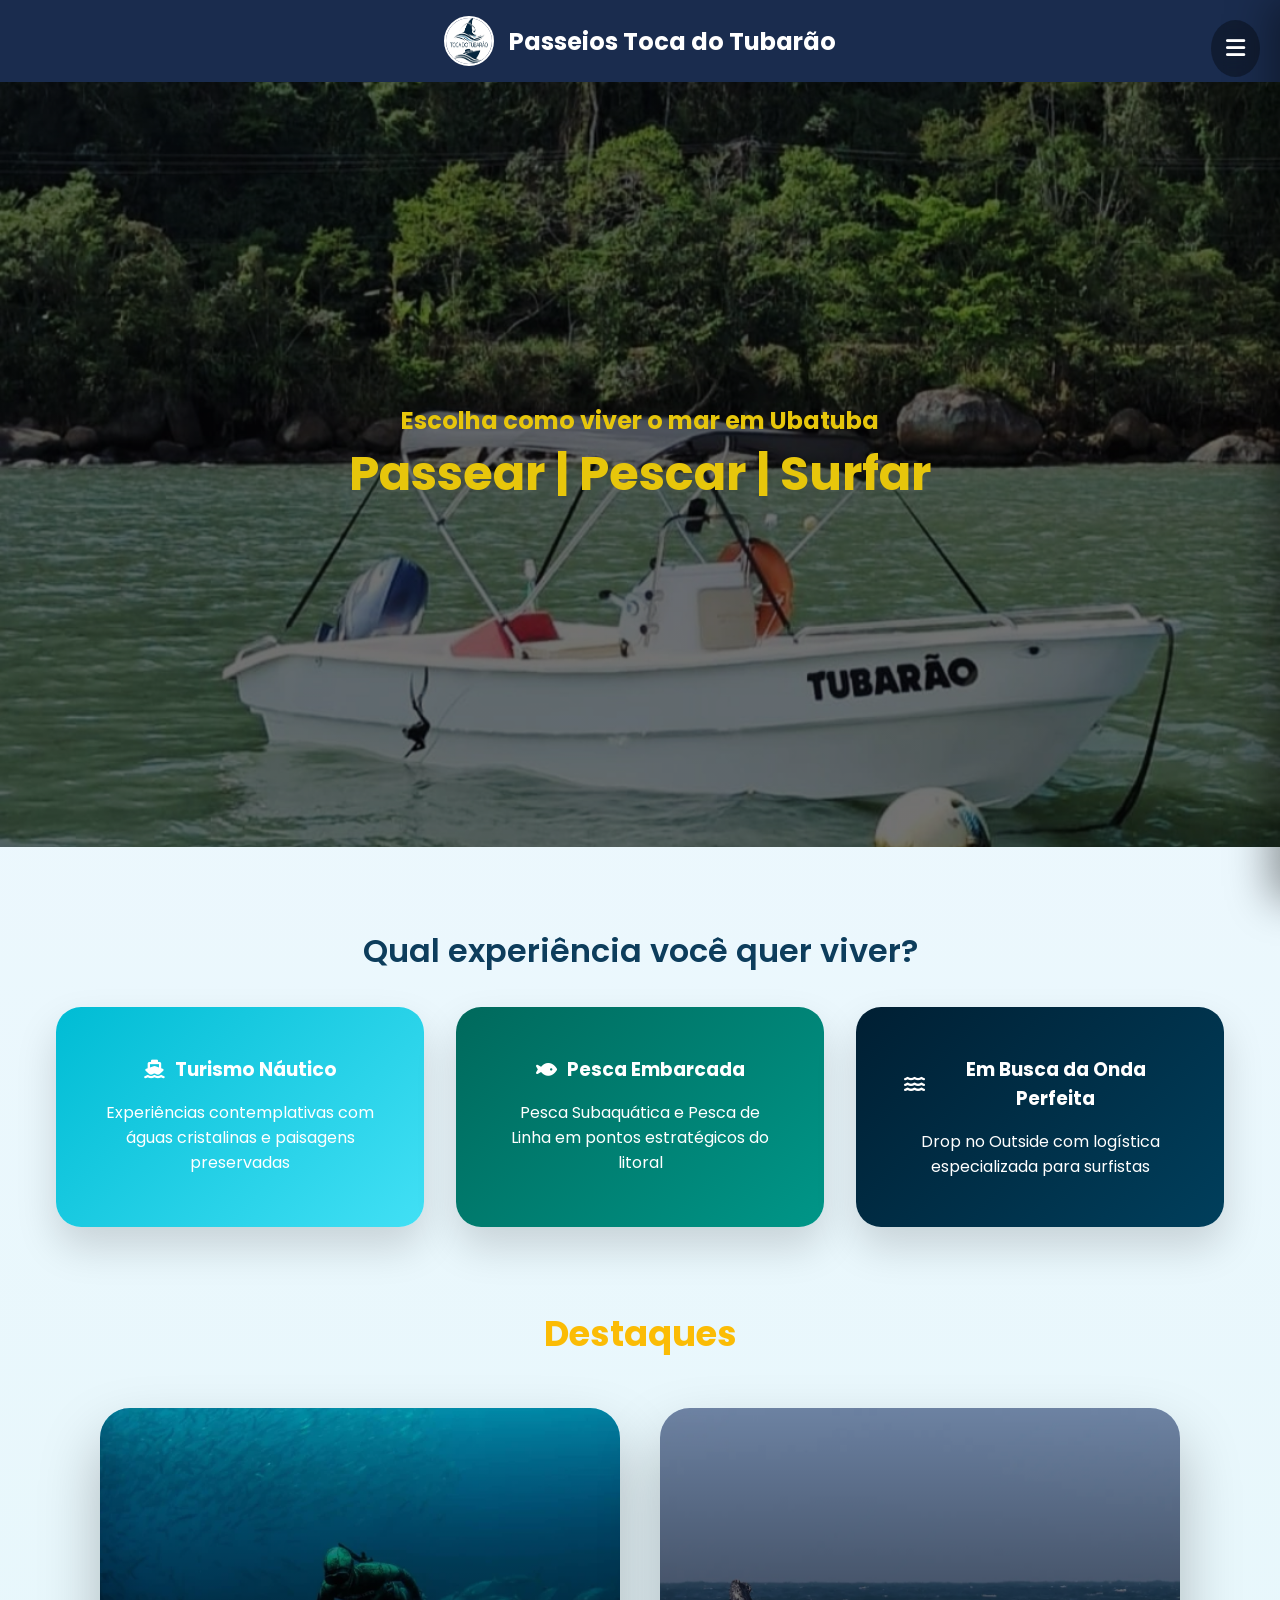
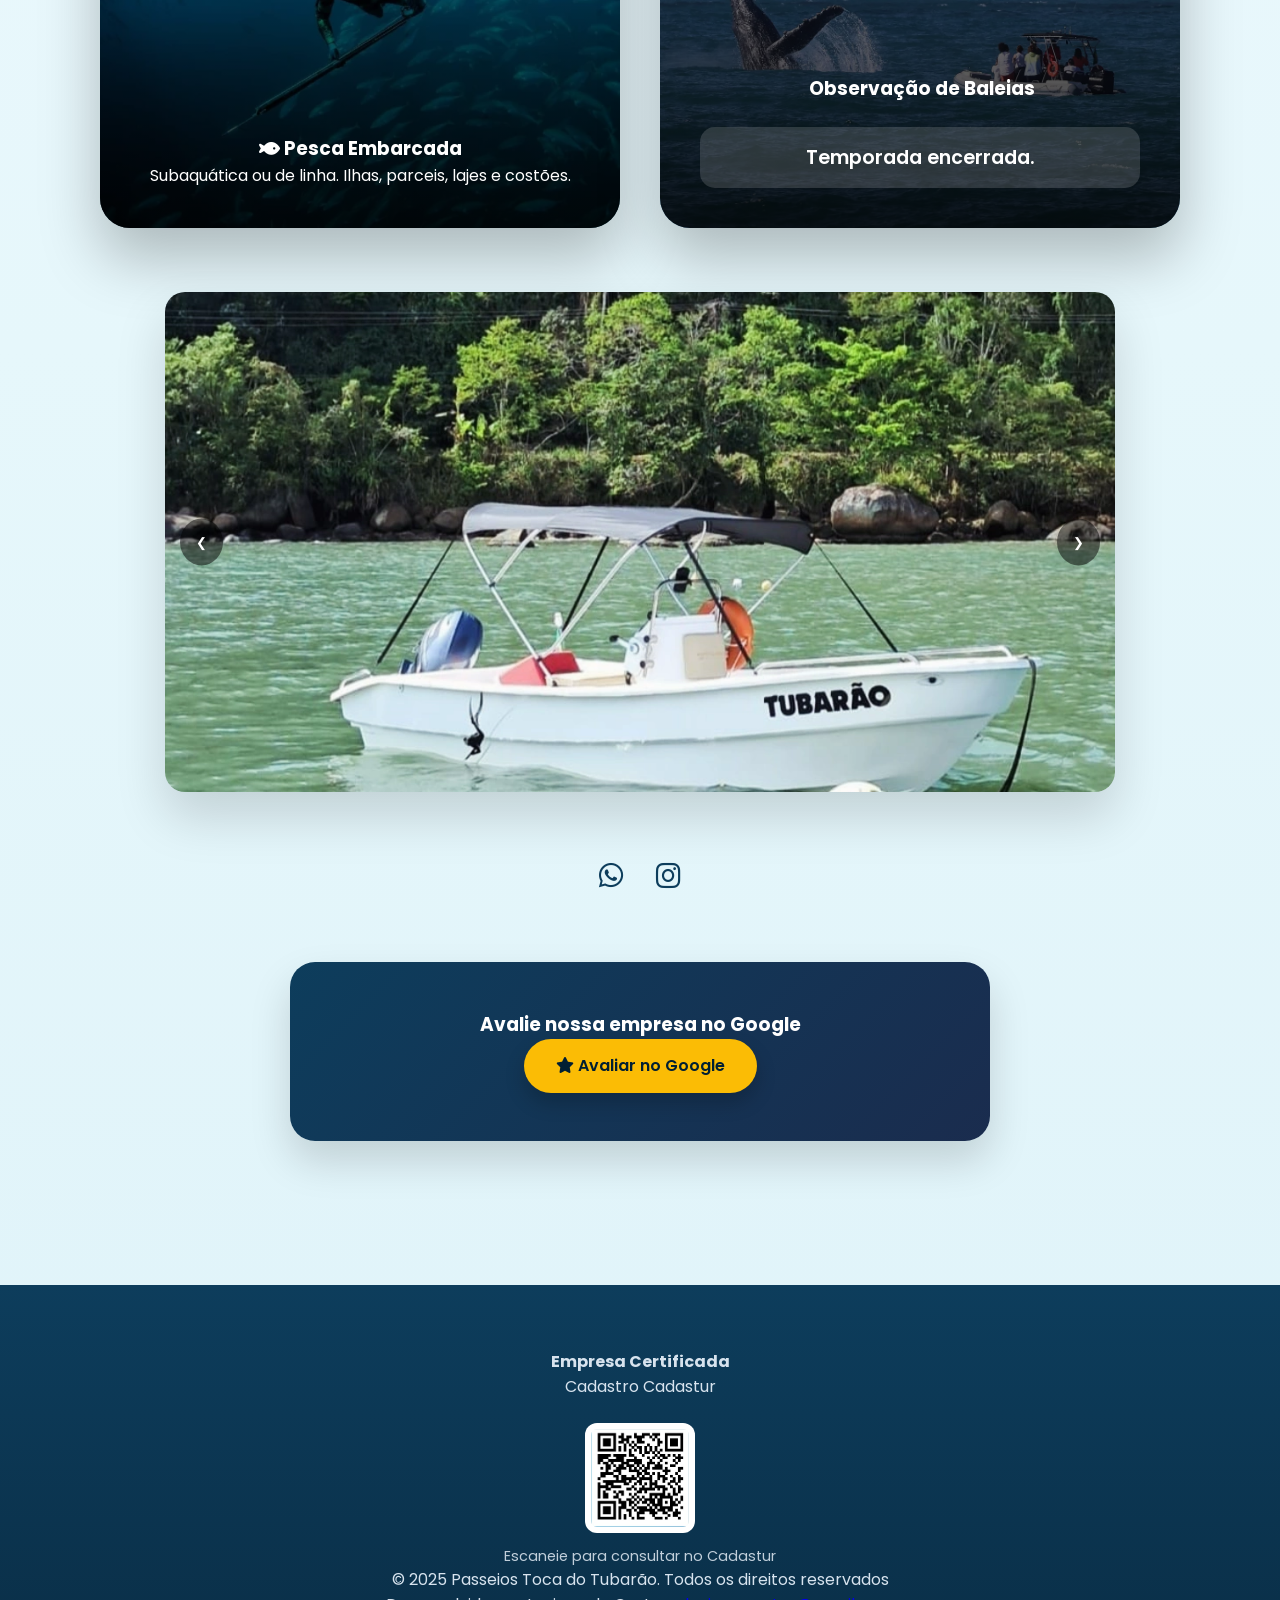
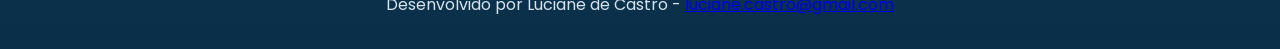
==== index.html @ 86afb323 "ajuste meta tags para links" ====
<!DOCTYPE html>
<html lang="pt-BR">
<head>
<meta charset="UTF-8">
<meta name="viewport" content="width=device-width, initial-scale=1.0">

<title>Passeios Toca do Tubarão | Ubatuba</title>

<!-- Google tag (gtag.js) -->
  <script async src="https://www.googletagmanager.com/gtag/js?id=G-L8JJEB8HJL"></script>
  <script src="/js/analytics.js"></script>

<meta name="description" content="Passeios Toca do Tubarão. Turismo Náutico, Pesca Embarcada e experiências em busca da onda perfeita. Escolha como viver o mar em Ubatuba.">

<!-- ===== Open Graph ===== -->
<meta property="og:title" content="Passeios Toca do Tubarão | Ubatuba">
<meta property="og:description" content="Turismo Náutico, Pesca Embarcada e experiências em busca da onda perfeita. Escolha como viver o mar em Ubatuba.">
<meta property="og:image" content="https://www.passeiostocadotubarao.com.br/images/logonovocomfundo.jpg">
<meta property="og:url" content="https://www.passeiostocadotubarao.com.br/">
<meta property="og:type" content="website">
<meta property="og:locale" content="pt_BR">

<link rel="icon" type="image/png" href="images/favicon-32x32.png">
<link rel="stylesheet" href="https://cdnjs.cloudflare.com/ajax/libs/font-awesome/6.5.1/css/all.min.css">
<link href="https://fonts.googleapis.com/css2?family=Poppins:wght@300;400;600;700&display=swap" rel="stylesheet">

<style>
:root{
--primary:#0d3d5c;
--sea:#00bcd4;
--deep:#001f33;
--light:#f0f8ff;
--whatsapp:#25D366;
--yellow:#fbbc05;
}

*{margin:0;padding:0;box-sizing:border-box;}

body{
font-family:'Poppins',sans-serif;
background:linear-gradient(180deg,#f0f8ff 0%, #e6f7fb 60%, #dff3f9 100%);
color:#333;
}

/* ===== MENU VIDRO ===== */

.menu-toggle{
position:fixed;
top:20px;
right:20px;
font-size:22px;
color:white;
z-index:2000;
cursor:pointer;
background:rgba(0,0,0,0.35);
padding:12px 15px;
border-radius:50%;
backdrop-filter:blur(8px);
transition:0.3s;
}

.menu-toggle:hover{
background:rgba(251,188,5,0.9);
color:#001f33;
transform:rotate(90deg);
}

.menu-overlay{
position:fixed;
top:0;
left:0;
width:100%;
height:100%;
background:rgba(0,0,0,0.4);
opacity:0;
visibility:hidden;
transition:0.3s;
z-index:1400;
}

.menu-overlay.active{
opacity:1;
visibility:visible;
}

.side-menu{
position:fixed;
top:0;
right:-300px;
width:300px;
height:100%;
background:rgba(13,61,92,0.75);
backdrop-filter:blur(15px);
display:flex;
flex-direction:column;
padding-top:120px;
transition:0.4s cubic-bezier(.77,0,.18,1);
z-index:1500;
box-shadow:-10px 0 40px rgba(0,0,0,0.4);
}

.side-menu.active{ right:0; }

.side-menu a{
color:var(--yellow);
padding:1.2rem 2.5rem;
text-decoration:none;
font-weight:600;
font-size:1.15rem;
letter-spacing:0.5px;
position:relative;
transition:0.3s;
}

.side-menu a::before{
content:"";
position:absolute;
left:0;
top:0;
height:100%;
width:4px;
background:var(--yellow);
transform:scaleY(0);
transition:0.3s;
}

.side-menu a:hover{
background:rgba(251,188,5,0.1);
padding-left:3rem;
}

.side-menu a:hover::before{
transform:scaleY(1);
}

/* ===== HEADER ===== */

.header{
background:#1a2c4e;
color:white;
padding:1rem 0;
text-align:center;
}

.logo{
display:flex;
align-items:center;
justify-content:center;
gap:15px;
text-decoration:none;
color:white;
}

.logo img{
width:50px;
height:50px;
border-radius:50%;
border:2px solid white;
}

/* ===== HERO ===== */

.hero{
height:85vh;
background:linear-gradient(rgba(0,0,0,0.55),rgba(0,0,0,0.55)),
url('images/lanchatubarao9.webp');
background-size:cover;
background-position:center;
display:flex;
align-items:center;
justify-content:center;
text-align:center;
color:rgb(231, 198, 11);
padding:2rem;
}

.hero h1{
font-size:3rem;
margin-bottom:1rem;
}

.hero p{
font-size:1.3rem;
max-width:700px;
margin:auto;
opacity:0.95;
}

/* ===== SECTION ===== */

.section{
padding:5rem 1rem;
text-align:center;
max-width:1200px;
margin:auto;
}

.section-title{
font-size:2rem;
margin-bottom:2rem;
color:var(--primary);
font-weight:600;
}

/* ===== HUB ===== */

.hub-options{
display:flex;
gap:2rem;
flex-wrap:wrap;
justify-content:center;
margin-top:2rem;
}

.hub-card{
flex:1;
min-width:280px;
max-width:420px;
padding:3rem;
border-radius:25px;
color:white;
text-decoration:none;
transition:0.3s;
box-shadow:0 20px 40px rgba(0,0,0,0.15);
}

.hub-card h3{
margin-bottom:1rem;
display:flex;
align-items:center;
justify-content:center;
gap:10px;
}

.hub-card:hover{ transform:translateY(-10px); }

.nautico{ background:linear-gradient(135deg,#00bcd4,#42e0f5); }
.pesca{ background:linear-gradient(135deg,#00695c,#009688); }
.surf{ background:linear-gradient(135deg,#001f33,#003f5c); }

/* ===== DESTAQUES ===== */

.destaques-title{
font-size:2.2rem;
margin-top:5rem;
margin-bottom:3rem;
color:var(--yellow);
font-weight:700;
}

.destaques{
display:flex;
gap:2.5rem;
flex-wrap:wrap;
justify-content:center;
}

.destaque-card{
flex:1;
min-width:300px;
max-width:520px;
height:420px;
border-radius:30px;
color:white;
text-decoration:none;
position:relative;
overflow:hidden;
display:flex;
flex-direction:column;
justify-content:flex-end;
padding:2.5rem;
transition:0.4s;
box-shadow:0 30px 60px rgba(0,0,0,0.25);
background-size:cover;
background-position:center;
}

.destaque-card::before{
content:"";
position:absolute;
inset:0;
background:linear-gradient(to top, rgba(0,0,0,0.85), rgba(0,0,0,0.3));
}

.destaque-card:hover{
transform:translateY(-12px) scale(1.02);
}

.destaque-content{
position:relative;
z-index:2;
}

.countdown{
margin-top:1.5rem;
font-size:1.2rem;
font-weight:600;
background:rgba(255,255,255,0.15);
padding:1rem;
border-radius:15px;
}

/* ===== CAROUSEL / SOCIAL / GOOGLE / FOOTER ===== */

.carousel{
position:relative;
max-width:950px;
margin:4rem auto;
overflow:hidden;
border-radius:20px;
box-shadow:0 25px 50px rgba(0,0,0,0.15);
}

.carousel-track{ display:flex; transition:transform 0.5s ease-in-out; }

.carousel img{
width:100%;
height:500px;
object-fit:cover;
flex:0 0 100%;
}

.carousel button{
position:absolute;
top:50%;
transform:translateY(-50%);
background:rgba(0,0,0,0.5);
color:white;
border:none;
padding:1rem;
cursor:pointer;
border-radius:50%;
}

.prev{left:15px;}
.next{right:15px;}

.social-links{
margin-top:2rem;
display:flex;
justify-content:center;
gap:2rem;
font-size:28px;
}

.social-links a{ color:var(--primary); transition:0.3s; }
.social-links a:hover{ color:var(--sea); }

.google-review{
margin-top:4rem;
background:linear-gradient(135deg,#0d3d5c,#1a2c4e);
color:white;
padding:3rem 2rem;
border-radius:25px;
box-shadow:0 20px 40px rgba(0,0,0,0.15);
max-width:700px;
margin-left:auto;
margin-right:auto;
}

.btn-google{
display:inline-block;
background:#fbbc05;
color:#001f33;
padding:0.9rem 2rem;
border-radius:50px;
font-weight:600;
text-decoration:none;
transition:0.3s;
box-shadow:0 10px 20px rgba(0,0,0,0.2);
}

.btn-google:hover{
transform:translateY(-3px);
background:#ffd54f;
}

.footer{
background:linear-gradient(180deg,#0d3d5c 0%,#0a2f48 100%);
color:#d7e3ee;
padding:4rem 1rem 2rem;
text-align:center;
margin-top:4rem;
}

.qr-block{
margin-top:1.5rem;
display:flex;
flex-direction:column;
align-items:center;
}

.qr-block img{
width:110px;
height:110px;
border-radius:12px;
background:white;
padding:6px;
}

.qr-block span{
margin-top:0.8rem;
font-size:0.9rem;
color:#c1cfdb;
}

@media(max-width:768px){
.hero h1{font-size:2.2rem;}
.carousel img{height:300px;}
}
</style>
</head>

<body>

<div class="menu-toggle" onclick="toggleMenu()">
<i class="fas fa-bars"></i>
</div>

<div class="menu-overlay" id="menuOverlay" onclick="toggleMenu()"></div>

<nav class="side-menu" id="sideMenu">
<a href="index.html">Início</a>
<a href="turismo-nautico.html">Turismo Náutico</a>
<a href="pesca-embarcada.html">Pesca Embarcada</a>
<a href="onda-perfeita.html">Em Busca da Onda Perfeita</a>
<a href="sobre.html">Sobre</a>
</nav>

<header class="header">
<a href="index.html" class="logo">
<img src="images/logonovocomfundo.jpg" alt="Logo Toca do Tubarão">
<h2>Passeios Toca do Tubarão</h2>
</a>
</header>

<section class="hero">
<div>
<h2>Escolha como viver o mar em Ubatuba</h2>
<h1>Passear | Pescar | Surfar</h1>
</div>
</section>

<section class="section">

<h2 class="section-title">Qual experiência você quer viver?</h2>

<div class="hub-options">
<a href="turismo-nautico.html" class="hub-card nautico">
<h3><i class="fas fa-ship"></i> Turismo Náutico</h3>
<p>Experiências contemplativas com águas cristalinas e paisagens preservadas</p>
</a>

<a href="pesca-embarcada.html" class="hub-card pesca">
<h3><i class="fas fa-fish"></i> Pesca Embarcada</h3>
<p>Pesca Subaquática e Pesca de Linha em pontos estratégicos do litoral</p>
</a>

<a href="onda-perfeita.html" class="hub-card surf">
<h3><i class="fas fa-water"></i> Em Busca da Onda Perfeita</h3>
<p>Drop no Outside com logística especializada para surfistas</p>
</a>
</div>

<h2 class="destaques-title">Destaques</h2>

<div class="destaques">

<a href="pesca-embarcada.html"
class="destaque-card"
style="background-image:url('images/pesca-embarcada.webp');">
<div class="destaque-content">
<h3><i class="fas fa-fish"></i> Pesca Embarcada</h3>
<p>Subaquática ou de linha. Ilhas, parceis, lajes e costões.</p>
</div>
</a>

<a href="observacao-baleias.html"
class="destaque-card"
style="background-image:url('images/baleia.webp');">
<div class="destaque-content">
<h3><i class="fas fa-whale"></i> Observação de Baleias</h3>
<div class="countdown" id="countdown"></div>
</div>
</a>

</div>

<div class="carousel">
<div class="carousel-track">
<img src="images/lanchatubarao9.webp">
<img src="images/lanchatubarao6.webp">
<img src="images/lanchatubarao7.webp">
<img src="images/lanchatubarao8.webp">
</div>
<button class="prev">&#10094;</button>
<button class="next">&#10095;</button>
</div>

<div class="social-links">
<a href="https://wa.me/5512996450379" target="_blank"><i class="fab fa-whatsapp"></i></a>
<a href="https://www.instagram.com/passeiostocadotubarao/" target="_blank"><i class="fab fa-instagram"></i></a>
</div>

<div class="google-review">
<h3>Avalie nossa empresa no Google</h3>
<a href="https://www.google.com/maps/place//data=!4m3!3m2!1s0x872bc3d379d1de75:0xb5b5a9420a1fb9f9!12e1?source=g.page.m._&laa=merchant-review-solicitation"
target="_blank" class="btn-google">
<i class="fas fa-star"></i> Avaliar no Google
</a>
</div>

</section>

<footer class="footer">
<h4>Empresa Certificada</h4>
<p>Cadastro Cadastur</p>

<div class="qr-block">
<img src="images/QRCode Cadastur.jpg" alt="QR Code Consulta Cadastur">
<span>Escaneie para consultar no Cadastur</span>
</div>

<p>&copy; 2025 Passeios Toca do Tubarão. Todos os direitos reservados</p>

<p>
Desenvolvido por Luciane de Castro -
<a href="mailto:luciane.castro@gmail.com">luciane.castro@gmail.com</a>
</p>
</footer>

<script>
function toggleMenu(){
document.getElementById('sideMenu').classList.toggle('active');
document.getElementById('menuOverlay').classList.toggle('active');
}

/* ===== CAROUSEL ORIGINAL ===== */

const track=document.querySelector('.carousel-track');
const slides=document.querySelectorAll('.carousel img');
let index=0;
function update(){track.style.transform=`translateX(-${index*100}%)`;}
document.querySelector('.prev').onclick=()=>{index=index<=0?slides.length-1:index-1;update();}
document.querySelector('.next').onclick=()=>{index=index>=slides.length-1?0:index+1;update();}
</script>

<script src="js/countdown-baleias.js"></script>

</body>
</html>
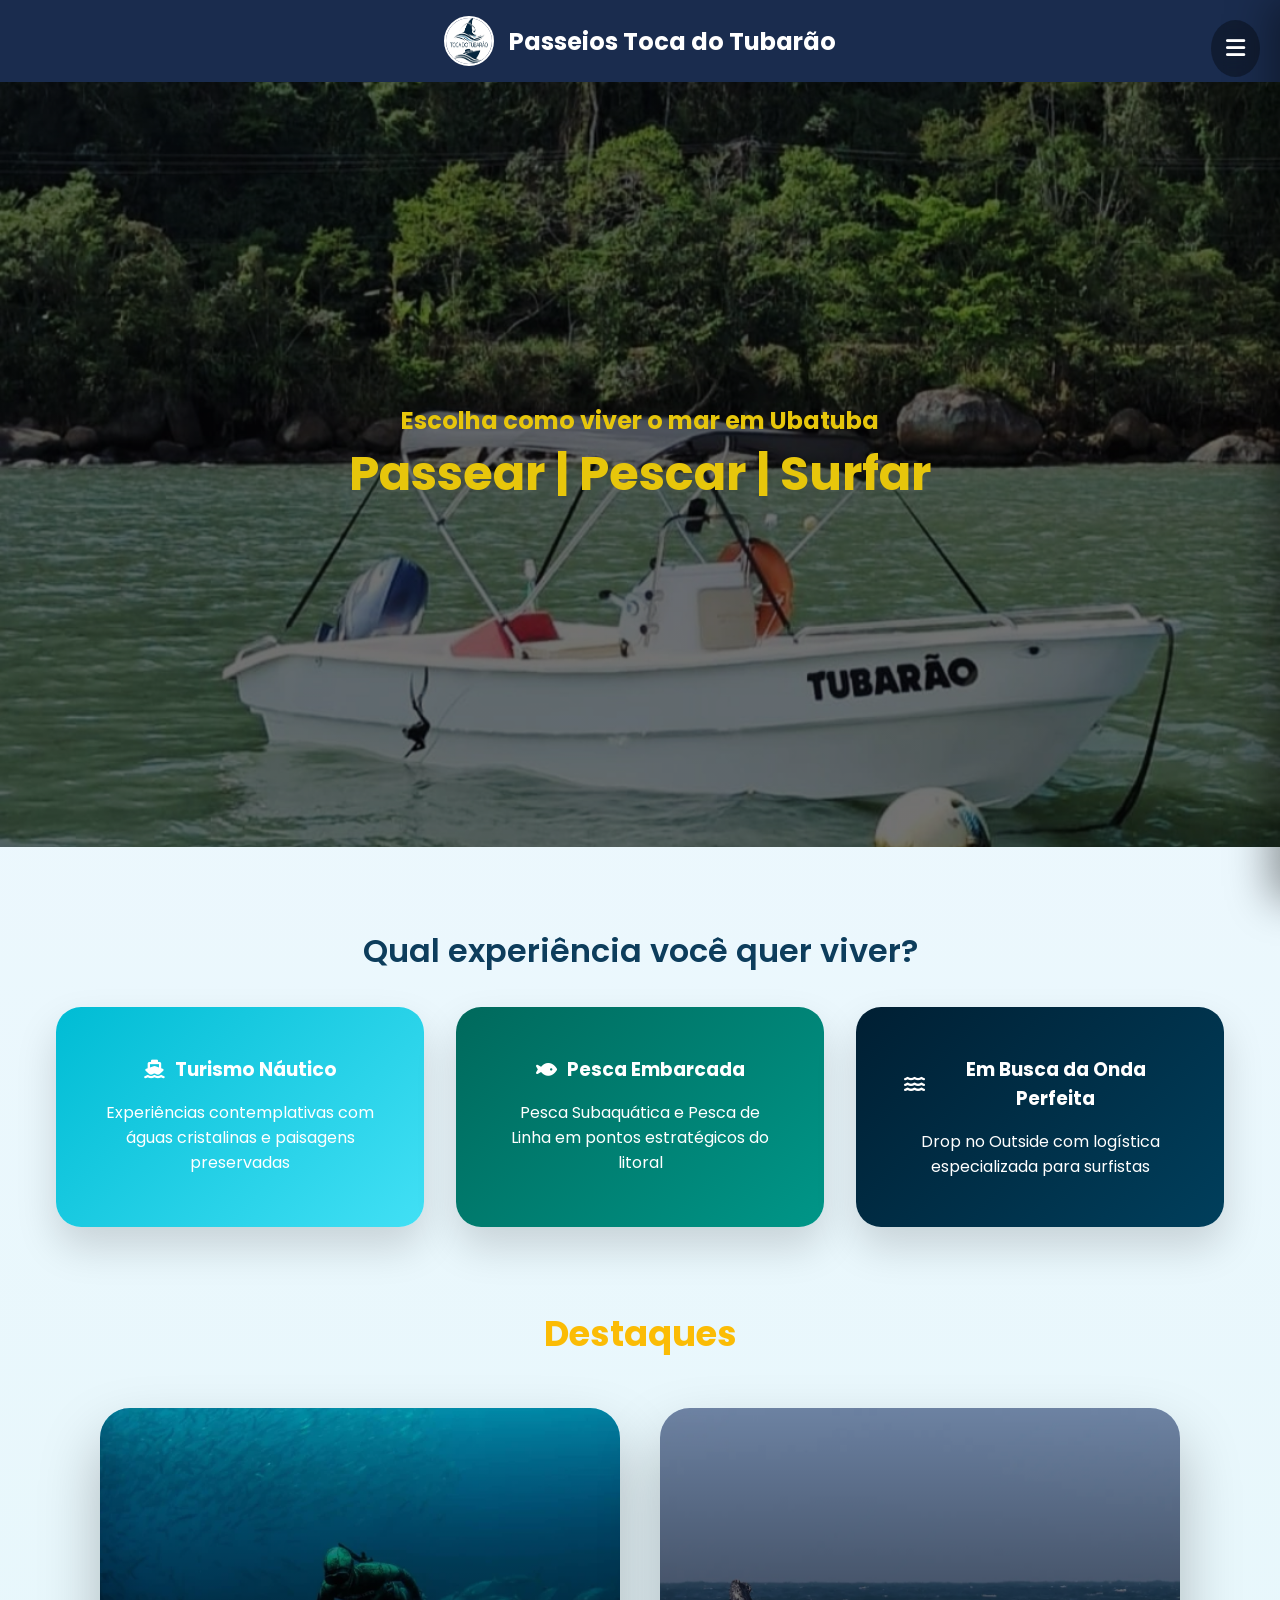
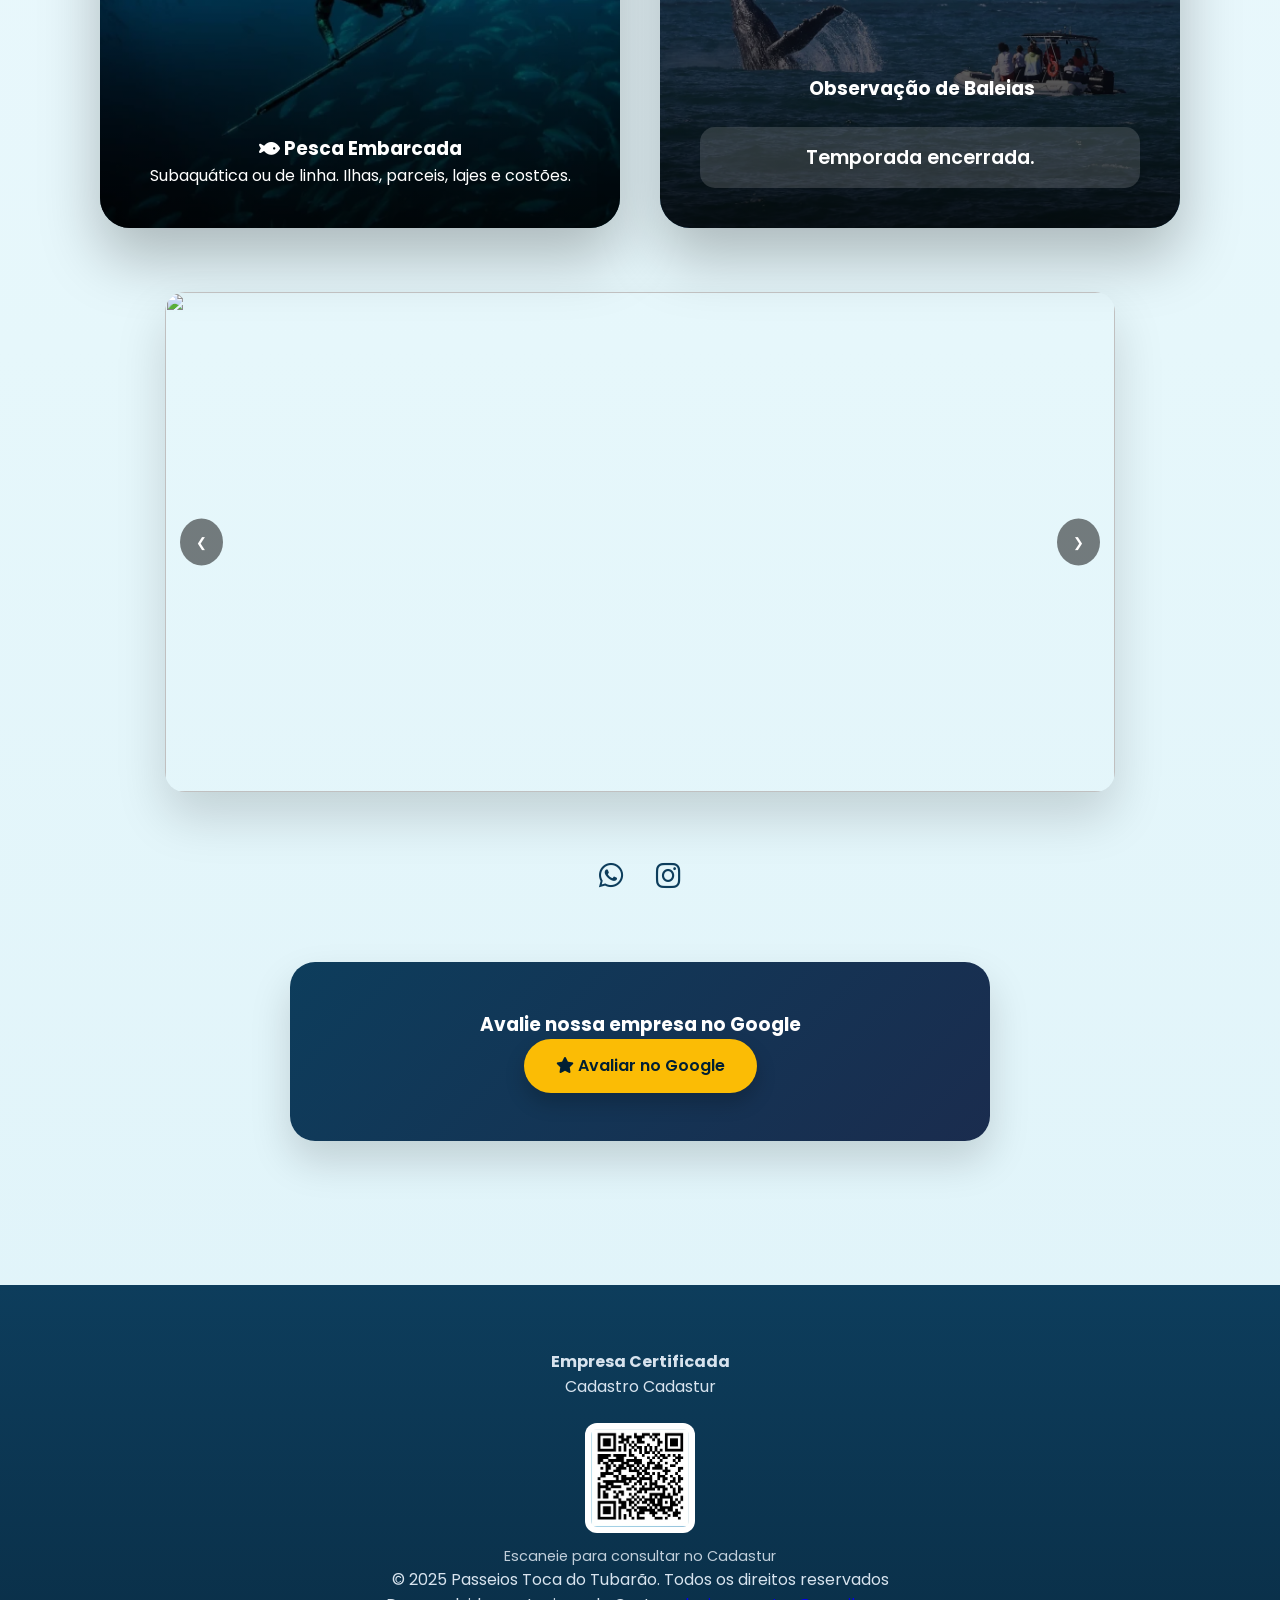
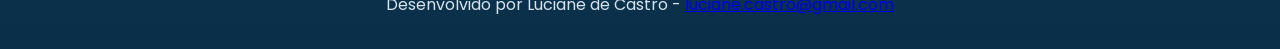
==== commit 49ba34ec: "up de foto carrossel home" ====
--- a/index.html
+++ b/index.html
@@ -488,7 +488,7 @@
 
 <div class="carousel">
 <div class="carousel-track">
-<img src="images/lanchatubarao9.webp">
+<img src="images/lanchatubaraO10.JPG">
 <img src="images/lanchatubarao6.webp">
 <img src="images/lanchatubarao7.webp">
 <img src="images/lanchatubarao8.webp">
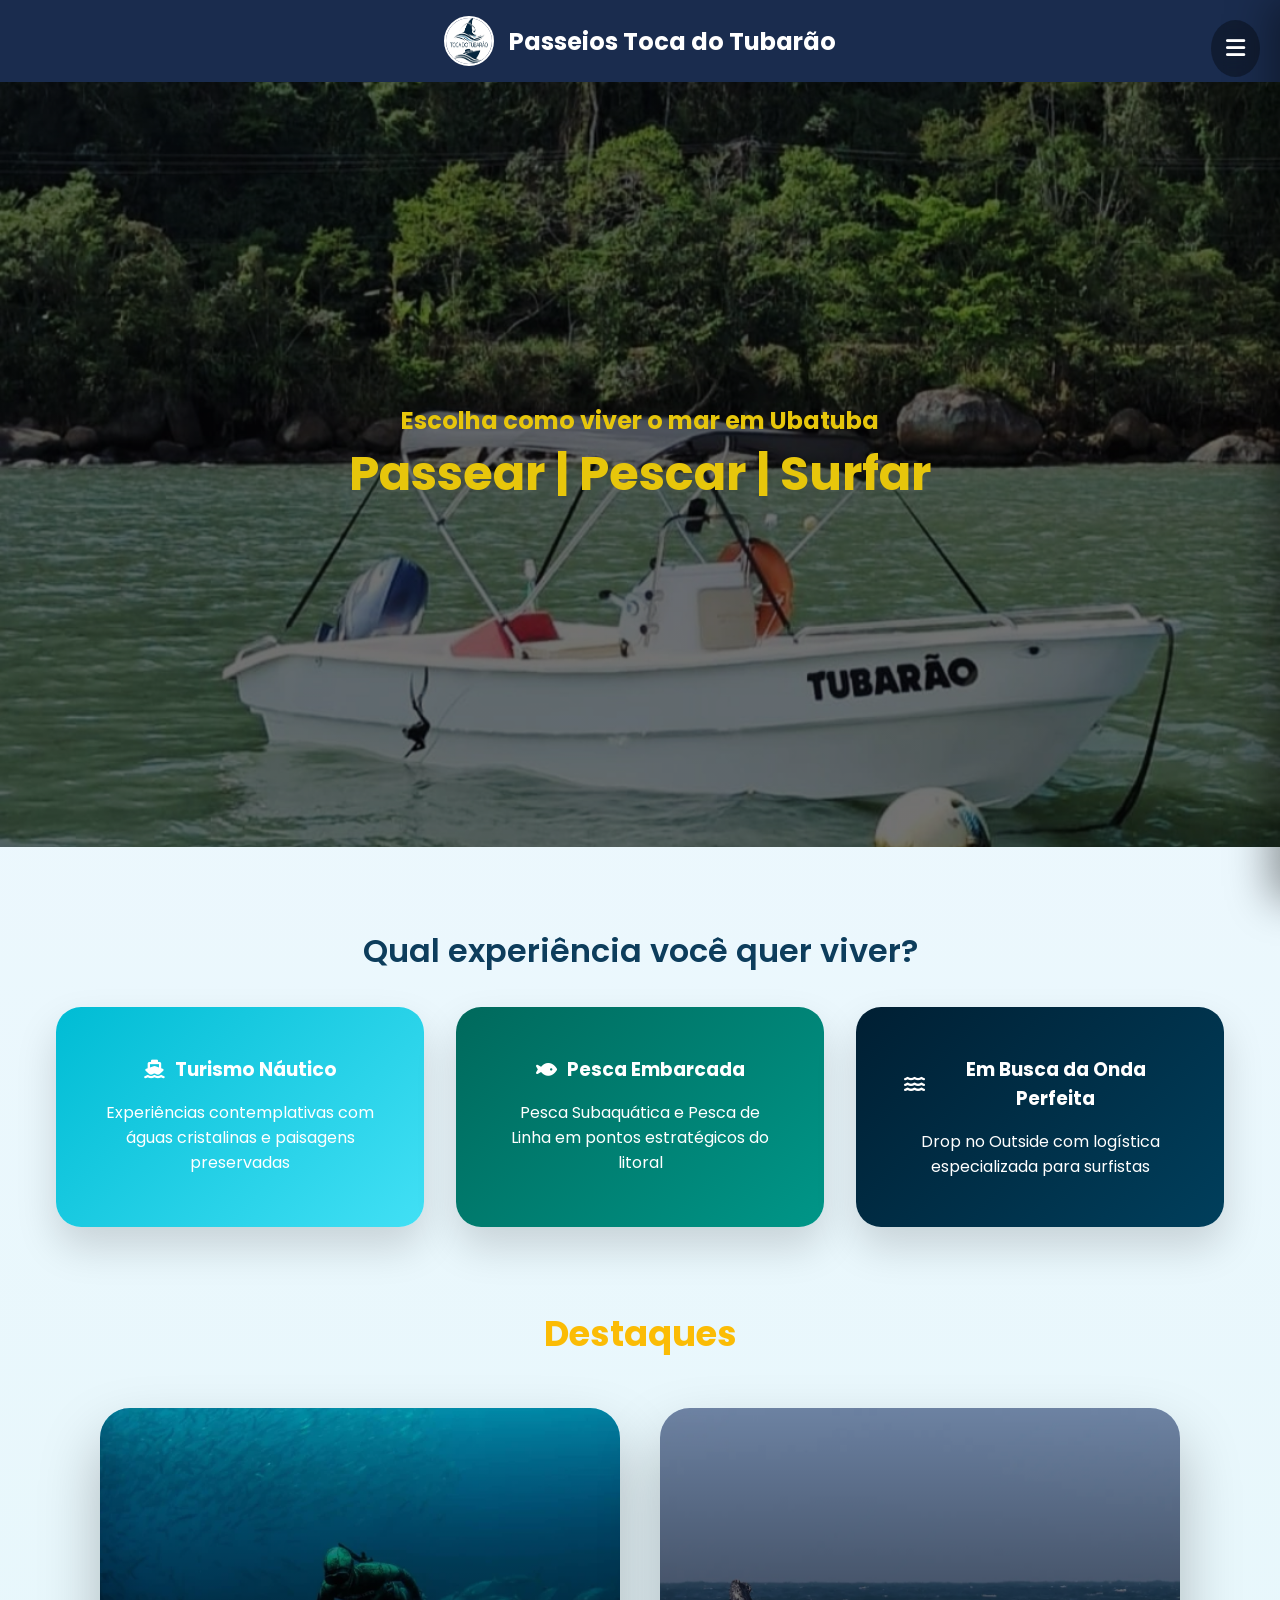
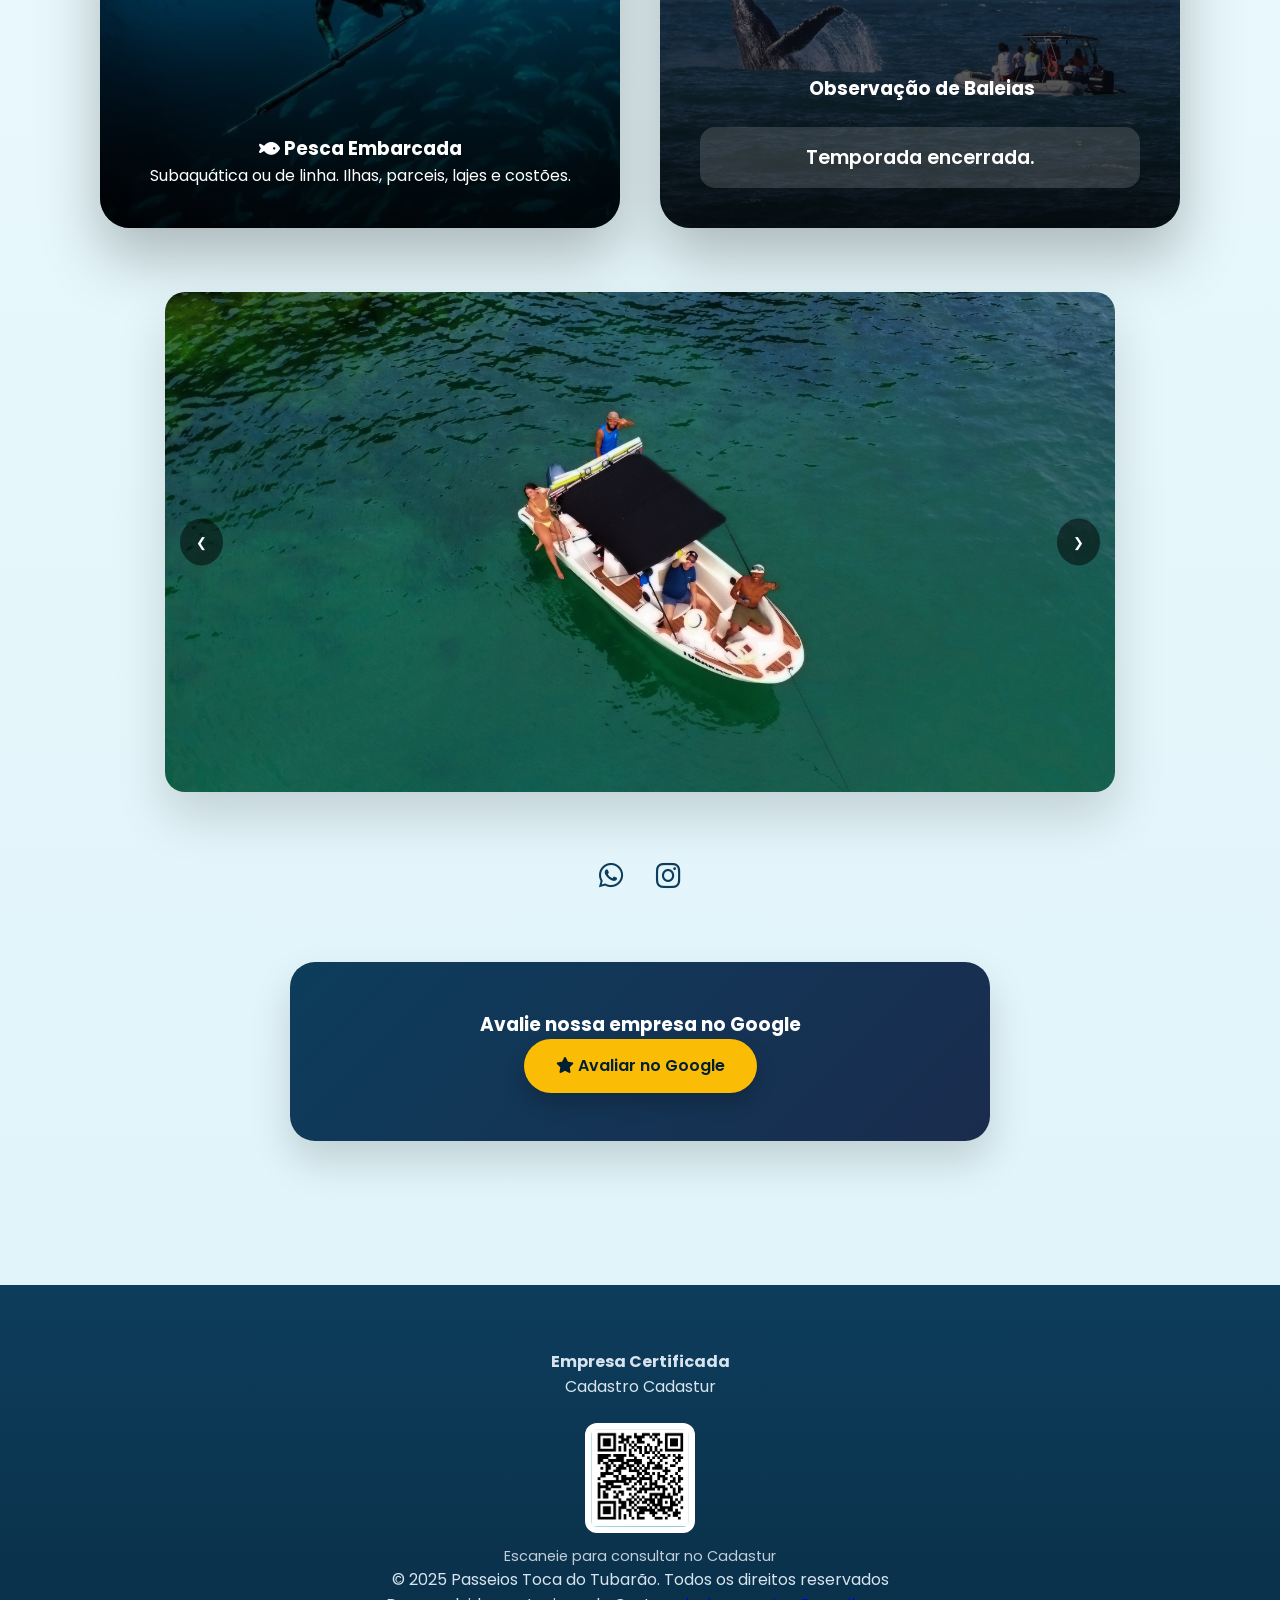
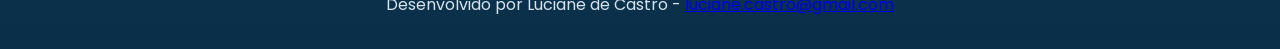
==== commit e4f88894: "ajuste nome arquivo" ====
--- a/index.html
+++ b/index.html
@@ -488,7 +488,7 @@
 
 <div class="carousel">
 <div class="carousel-track">
-<img src="images/lanchatubaraO10.JPG">
+<img src="images/lanchatubarao10.JPG">
 <img src="images/lanchatubarao6.webp">
 <img src="images/lanchatubarao7.webp">
 <img src="images/lanchatubarao8.webp">
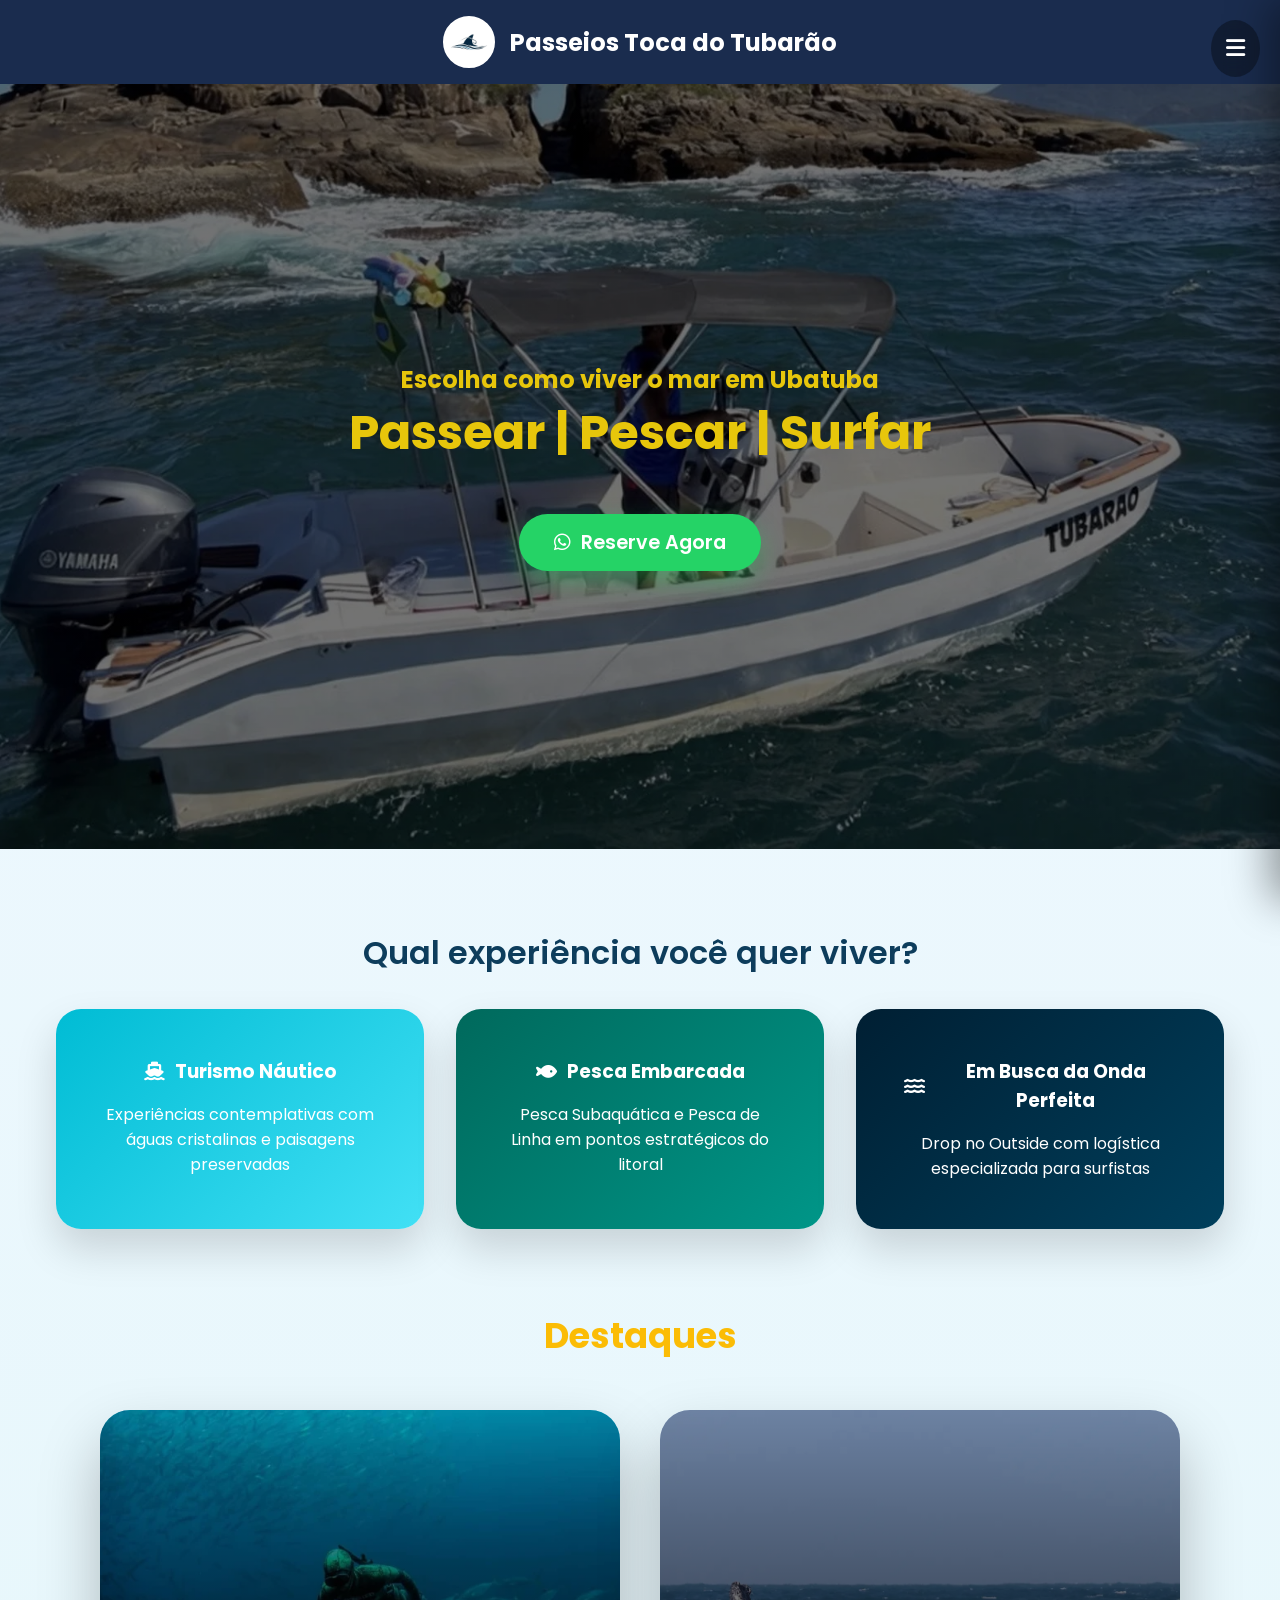
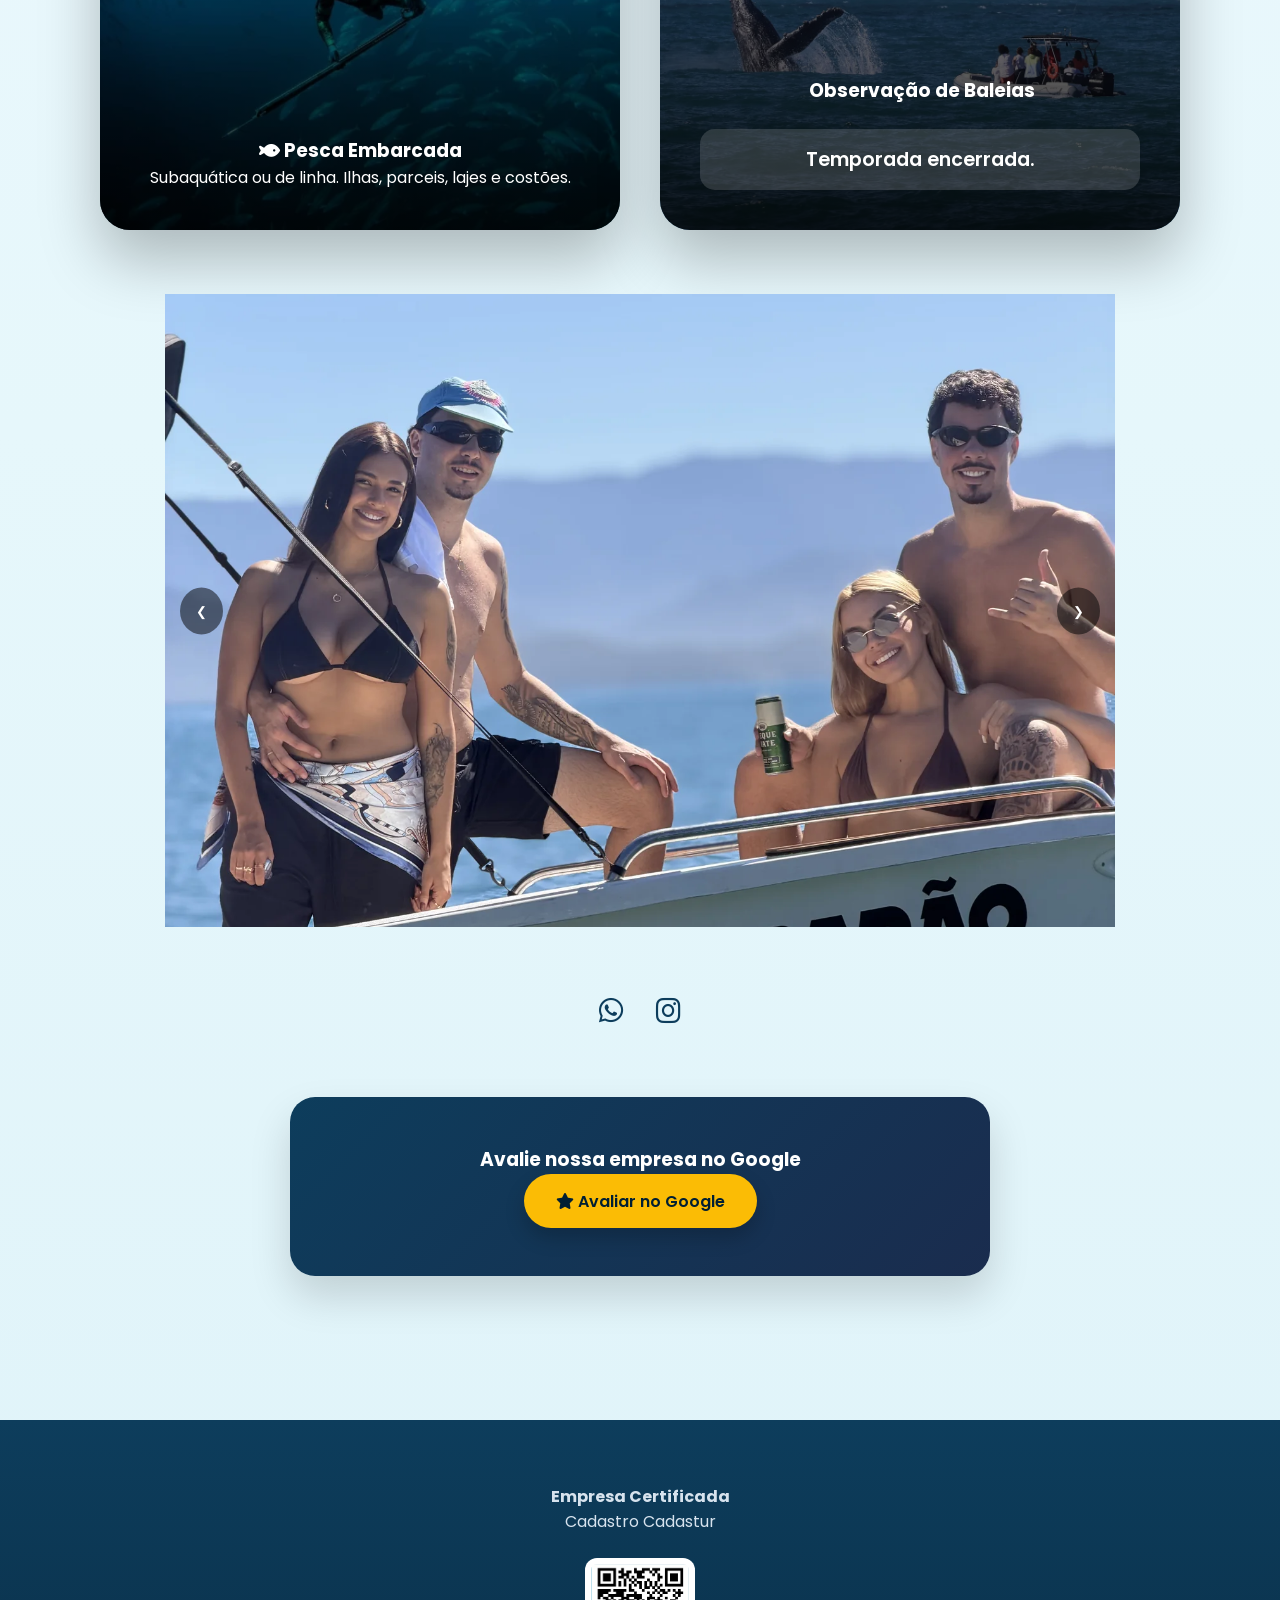
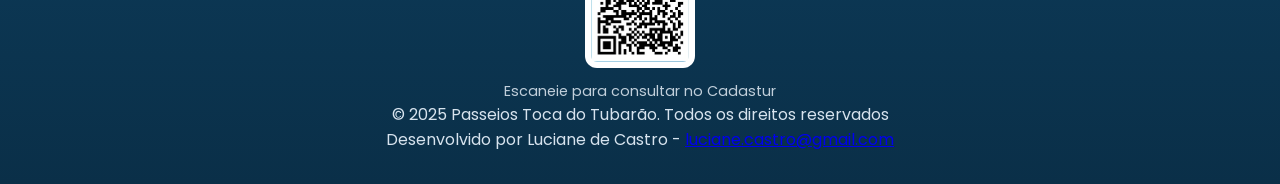
==== commit 9ad37b79: "ajustes imagens header e carrossel e ajuste em sobre" ====
--- a/index.html
+++ b/index.html
@@ -21,6 +21,7 @@
 <meta property="og:locale" content="pt_BR">
 
 <link rel="icon" type="image/png" href="images/favicon-32x32.png">
+<link rel="apple-touch-icon" href="images/favicon-180x180.png">
 <link rel="stylesheet" href="https://cdnjs.cloudflare.com/ajax/libs/font-awesome/6.5.1/css/all.min.css">
 <link href="https://fonts.googleapis.com/css2?family=Poppins:wght@300;400;600;700&display=swap" rel="stylesheet">
 
@@ -152,10 +153,13 @@
 }
 
 .logo img{
-width:50px;
-height:50px;
+width:52px;
+height:52px;
 border-radius:50%;
 border:2px solid white;
+object-fit:contain;
+background:#fff;
+flex-shrink:0;
 }
 
 /* ===== HERO ===== */
@@ -163,7 +167,7 @@
 .hero{
 height:85vh;
 background:linear-gradient(rgba(0,0,0,0.55),rgba(0,0,0,0.55)),
-url('images/lanchatubarao9.webp');
+url('images/Foto 01.webp');
 background-size:cover;
 background-position:center;
 display:flex;
@@ -184,6 +188,28 @@
 max-width:700px;
 margin:auto;
 opacity:0.95;
+}
+
+.btn-whatsapp-hero{
+display:inline-flex;
+align-items:center;
+gap:10px;
+margin-top:1.8rem;
+background:var(--whatsapp);
+color:#fff;
+padding:0.9rem 2.2rem;
+border-radius:50px;
+font-size:1.2rem;
+font-weight:600;
+text-decoration:none;
+box-shadow:0 10px 25px rgba(37,211,102,0.4);
+transition:0.3s;
+}
+
+.btn-whatsapp-hero:hover{
+transform:translateY(-3px);
+background:#20b858;
+box-shadow:0 14px 32px rgba(37,211,102,0.55);
 }
 
 /* ===== SECTION ===== */
@@ -307,17 +333,20 @@
 max-width:950px;
 margin:4rem auto;
 overflow:hidden;
-border-radius:20px;
-box-shadow:0 25px 50px rgba(0,0,0,0.15);
 }
 
 .carousel-track{ display:flex; transition:transform 0.5s ease-in-out; }
 
-.carousel img{
+.carousel-slide{
+flex:0 0 100%;
+}
+
+.carousel-slide img{
+display:block;
 width:100%;
-height:500px;
+aspect-ratio:3 / 2;
 object-fit:cover;
-flex:0 0 100%;
+object-position:center;
 }
 
 .carousel button{
@@ -404,9 +433,45 @@
 color:#c1cfdb;
 }
 
+/* ===== RESPONSIVIDADE ===== */
+
 @media(max-width:768px){
-.hero h1{font-size:2.2rem;}
-.carousel img{height:300px;}
+.header h2{font-size:1.15rem;}
+.logo{gap:10px;}
+
+.hero{height:auto;min-height:60vh;padding:5.5rem 1.2rem;}
+.hero h1{font-size:2rem;}
+.hero h2{font-size:1.2rem;}
+.btn-whatsapp-hero{font-size:1.05rem;padding:0.85rem 1.9rem;}
+
+.section{padding:3rem 1rem;}
+.section-title{font-size:1.6rem;margin-bottom:1.5rem;}
+.destaques-title{font-size:1.8rem;margin-top:3rem;margin-bottom:2rem;}
+
+.hub-options,.destaques{gap:1.5rem;}
+.hub-card{min-width:100%;padding:2rem;}
+.destaque-card{min-width:100%;height:340px;padding:2rem;}
+
+.carousel{margin:2.5rem auto;}
+.carousel button{padding:0.7rem;}
+
+.social-links{gap:1.5rem;font-size:24px;}
+.google-review{padding:2.2rem 1.4rem;}
+
+.side-menu{width:82%;max-width:300px;}
+}
+
+@media(max-width:480px){
+.header h2{font-size:1rem;}
+.logo img{width:44px;height:44px;}
+
+.hero h1{font-size:1.65rem;}
+.hero h2{font-size:1.05rem;}
+.btn-whatsapp-hero{font-size:1rem;padding:0.8rem 1.6rem;}
+
+.section-title{font-size:1.4rem;}
+.destaques-title{font-size:1.6rem;}
+.destaque-card{height:300px;padding:1.6rem;}
 }
 </style>
 </head>
@@ -429,7 +494,7 @@
 
 <header class="header">
 <a href="index.html" class="logo">
-<img src="images/logonovocomfundo.jpg" alt="Logo Toca do Tubarão">
+<img src="images/logo-icone.png" alt="Logo Toca do Tubarão">
 <h2>Passeios Toca do Tubarão</h2>
 </a>
 </header>
@@ -438,6 +503,9 @@
 <div>
 <h2>Escolha como viver o mar em Ubatuba</h2>
 <h1>Passear | Pescar | Surfar</h1>
+<a href="https://wa.me/5512996450379?text=Ol%C3%A1%21%20Gostaria%20de%20reservar%20um%20passeio%20com%20a%20Toca%20do%20Tubar%C3%A3o." class="btn-whatsapp-hero" target="_blank" rel="noopener">
+<i class="fab fa-whatsapp"></i> Reserve Agora
+</a>
 </div>
 </section>
 
@@ -488,10 +556,12 @@
 
 <div class="carousel">
 <div class="carousel-track">
-<img src="images/lanchatubarao10.JPG">
-<img src="images/lanchatubarao6.webp">
-<img src="images/lanchatubarao7.webp">
-<img src="images/lanchatubarao8.webp">
+<div class="carousel-slide"><img src="images/Foto_02.webp" alt="Passeio Toca do Tubarão"></div>
+<div class="carousel-slide"><img src="images/lanchatubarao10.JPG" alt="Lancha Toca do Tubarão"></div>
+<div class="carousel-slide"><img src="images/Foto_03.webp" alt="Passeio Toca do Tubarão" style="object-position:center 90%"></div>
+<div class="carousel-slide"><img src="images/lanchatubarao12.JPG" alt="Lancha Toca do Tubarão"></div>
+<div class="carousel-slide"><img src="images/Foto_04.webp" alt="Passeio Toca do Tubarão"></div>
+<div class="carousel-slide"><img src="images/lanchatubarao13.JPG" alt="Lancha Toca do Tubarão"></div>
 </div>
 <button class="prev">&#10094;</button>
 <button class="next">&#10095;</button>
@@ -535,10 +605,10 @@
 document.getElementById('menuOverlay').classList.toggle('active');
 }
 
-/* ===== CAROUSEL ORIGINAL ===== */
+/* ===== CAROUSEL ===== */
 
 const track=document.querySelector('.carousel-track');
-const slides=document.querySelectorAll('.carousel img');
+const slides=document.querySelectorAll('.carousel-slide');
 let index=0;
 function update(){track.style.transform=`translateX(-${index*100}%)`;}
 document.querySelector('.prev').onclick=()=>{index=index<=0?slides.length-1:index-1;update();}
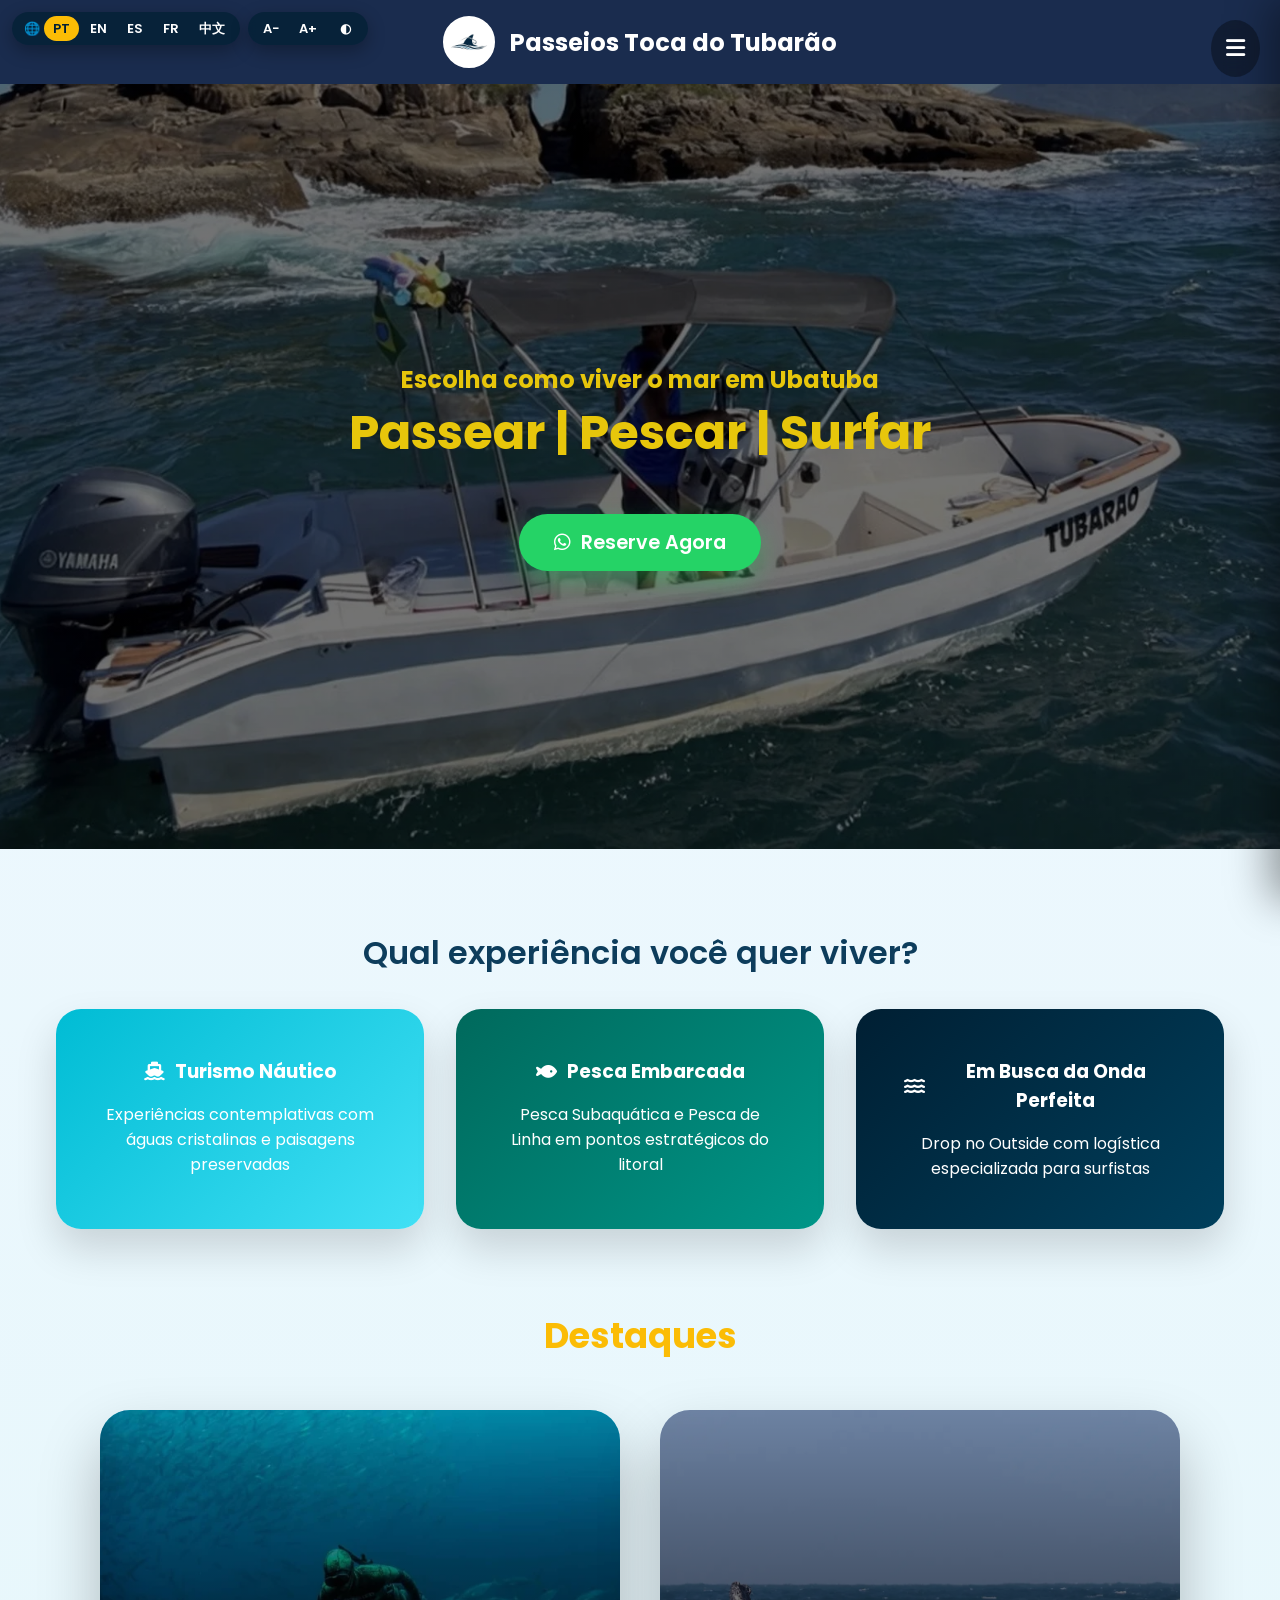
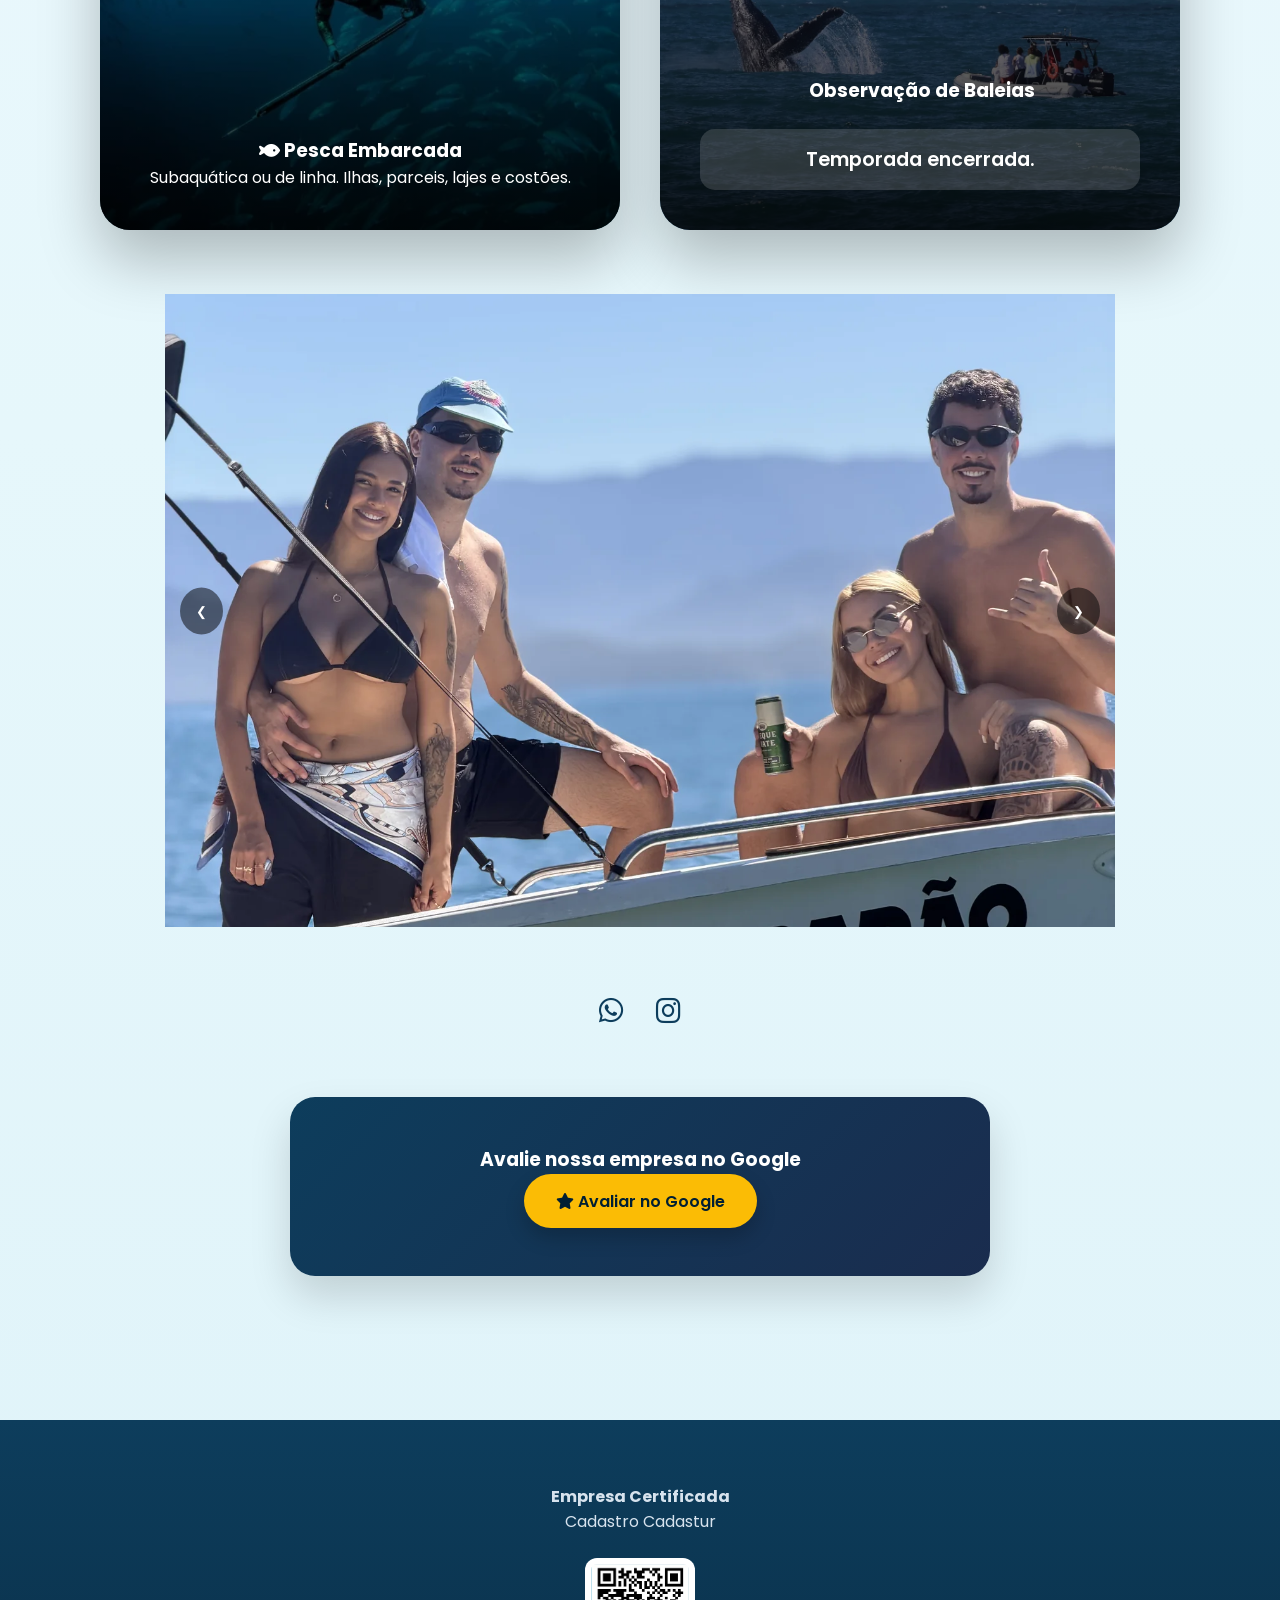
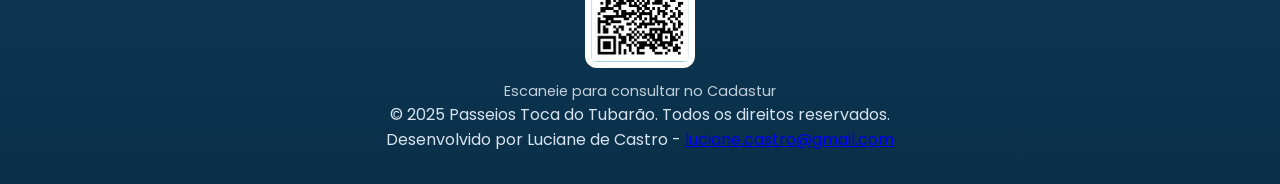
==== commit ad1d1714: "implement tradutor e acessibilidade" ====
--- a/index.html
+++ b/index.html
@@ -3,14 +3,15 @@
 <head>
 <meta charset="UTF-8">
 <meta name="viewport" content="width=device-width, initial-scale=1.0">
-
-<title>Passeios Toca do Tubarão | Ubatuba</title>
+<script>(function(){try{var f=localStorage.getItem("ttfont");if(f)document.documentElement.style.fontSize=f+"%";if(localStorage.getItem("tthc")==="1")document.documentElement.classList.add("tt-hc");}catch(e){}})();</script>
+
+<title data-i18n="idx_title">Passeios Toca do Tubarão | Ubatuba</title>
 
 <!-- Google tag (gtag.js) -->
   <script async src="https://www.googletagmanager.com/gtag/js?id=G-L8JJEB8HJL"></script>
   <script src="/js/analytics.js"></script>
 
-<meta name="description" content="Passeios Toca do Tubarão. Turismo Náutico, Pesca Embarcada e experiências em busca da onda perfeita. Escolha como viver o mar em Ubatuba.">
+<meta name="description" data-i18n="idx_desc" data-i18n-attr="content" content="Passeios Toca do Tubarão. Turismo Náutico, Pesca Embarcada e experiências em busca da onda perfeita. Escolha como viver o mar em Ubatuba.">
 
 <!-- ===== Open Graph ===== -->
 <meta property="og:title" content="Passeios Toca do Tubarão | Ubatuba">
@@ -474,63 +475,64 @@
 .destaque-card{height:300px;padding:1.6rem;}
 }
 </style>
+<link rel="stylesheet" href="css/acessibilidade.css">
 </head>
 
 <body>
 
-<div class="menu-toggle" onclick="toggleMenu()">
-<i class="fas fa-bars"></i>
+<div class="menu-toggle" onclick="toggleMenu()" role="button" tabindex="0" aria-label="Abrir menu" data-i18n="ui_menu" data-i18n-attr="aria-label" onkeydown="if(event.key==='Enter'||event.key===' '){event.preventDefault();toggleMenu();}">
+<i class="fas fa-bars" aria-hidden="true"></i>
 </div>
 
 <div class="menu-overlay" id="menuOverlay" onclick="toggleMenu()"></div>
 
-<nav class="side-menu" id="sideMenu">
-<a href="index.html">Início</a>
-<a href="turismo-nautico.html">Turismo Náutico</a>
-<a href="pesca-embarcada.html">Pesca Embarcada</a>
-<a href="onda-perfeita.html">Em Busca da Onda Perfeita</a>
-<a href="sobre.html">Sobre</a>
+<nav class="side-menu" id="sideMenu" aria-label="Menu">
+<a href="index.html" data-i18n="sh_nav_inicio">Início</a>
+<a href="turismo-nautico.html" data-i18n="sh_nav_turismo">Turismo Náutico</a>
+<a href="pesca-embarcada.html" data-i18n="sh_nav_pesca">Pesca Embarcada</a>
+<a href="onda-perfeita.html" data-i18n="sh_nav_onda">Em Busca da Onda Perfeita</a>
+<a href="sobre.html" data-i18n="sh_nav_sobre">Sobre</a>
 </nav>
 
 <header class="header">
 <a href="index.html" class="logo">
-<img src="images/logo-icone.png" alt="Logo Toca do Tubarão">
-<h2>Passeios Toca do Tubarão</h2>
+<img src="images/logo-icone.png" alt="Logo Toca do Tubarão" data-i18n="sh_logo_alt" data-i18n-attr="alt">
+<h2 data-i18n="sh_brand">Passeios Toca do Tubarão</h2>
 </a>
 </header>
 
-<section class="hero">
+<section class="hero" id="conteudo" tabindex="-1">
 <div>
-<h2>Escolha como viver o mar em Ubatuba</h2>
-<h1>Passear | Pescar | Surfar</h1>
-<a href="https://wa.me/5512996450379?text=Ol%C3%A1%21%20Gostaria%20de%20reservar%20um%20passeio%20com%20a%20Toca%20do%20Tubar%C3%A3o." class="btn-whatsapp-hero" target="_blank" rel="noopener">
-<i class="fab fa-whatsapp"></i> Reserve Agora
+<h2 data-i18n="idx_hero_sub">Escolha como viver o mar em Ubatuba</h2>
+<h1 data-i18n="idx_hero_title">Passear | Pescar | Surfar</h1>
+<a href="https://wa.me/5512996450379?text=Ol%C3%A1%21%20Gostaria%20de%20reservar%20um%20passeio%20com%20a%20Toca%20do%20Tubar%C3%A3o." class="btn-whatsapp-hero" data-i18n-wa="idx_wa_reserve" target="_blank" rel="noopener">
+<i class="fab fa-whatsapp" aria-hidden="true"></i> <span data-i18n="idx_cta_reserve">Reserve Agora</span>
 </a>
 </div>
 </section>
 
 <section class="section">
 
-<h2 class="section-title">Qual experiência você quer viver?</h2>
+<h2 class="section-title" data-i18n="idx_q">Qual experiência você quer viver?</h2>
 
 <div class="hub-options">
 <a href="turismo-nautico.html" class="hub-card nautico">
-<h3><i class="fas fa-ship"></i> Turismo Náutico</h3>
-<p>Experiências contemplativas com águas cristalinas e paisagens preservadas</p>
+<h3><i class="fas fa-ship" aria-hidden="true"></i> <span data-i18n="sh_nav_turismo">Turismo Náutico</span></h3>
+<p data-i18n="idx_card_naut_p">Experiências contemplativas com águas cristalinas e paisagens preservadas</p>
 </a>
 
 <a href="pesca-embarcada.html" class="hub-card pesca">
-<h3><i class="fas fa-fish"></i> Pesca Embarcada</h3>
-<p>Pesca Subaquática e Pesca de Linha em pontos estratégicos do litoral</p>
+<h3><i class="fas fa-fish" aria-hidden="true"></i> <span data-i18n="sh_nav_pesca">Pesca Embarcada</span></h3>
+<p data-i18n="idx_card_pesca_p">Pesca Subaquática e Pesca de Linha em pontos estratégicos do litoral</p>
 </a>
 
 <a href="onda-perfeita.html" class="hub-card surf">
-<h3><i class="fas fa-water"></i> Em Busca da Onda Perfeita</h3>
-<p>Drop no Outside com logística especializada para surfistas</p>
-</a>
-</div>
-
-<h2 class="destaques-title">Destaques</h2>
+<h3><i class="fas fa-water" aria-hidden="true"></i> <span data-i18n="sh_nav_onda">Em Busca da Onda Perfeita</span></h3>
+<p data-i18n="idx_card_onda_p">Drop no Outside com logística especializada para surfistas</p>
+</a>
+</div>
+
+<h2 class="destaques-title" data-i18n="idx_destaques">Destaques</h2>
 
 <div class="destaques">
 
@@ -538,8 +540,8 @@
 class="destaque-card"
 style="background-image:url('images/pesca-embarcada.webp');">
 <div class="destaque-content">
-<h3><i class="fas fa-fish"></i> Pesca Embarcada</h3>
-<p>Subaquática ou de linha. Ilhas, parceis, lajes e costões.</p>
+<h3><i class="fas fa-fish" aria-hidden="true"></i> <span data-i18n="sh_nav_pesca">Pesca Embarcada</span></h3>
+<p data-i18n="idx_dest_pesca_p">Subaquática ou de linha. Ilhas, parceis, lajes e costões.</p>
 </div>
 </a>
 
@@ -547,7 +549,7 @@
 class="destaque-card"
 style="background-image:url('images/baleia.webp');">
 <div class="destaque-content">
-<h3><i class="fas fa-whale"></i> Observação de Baleias</h3>
+<h3><i class="fas fa-whale" aria-hidden="true"></i> <span data-i18n="idx_dest_baleia_h">Observação de Baleias</span></h3>
 <div class="countdown" id="countdown"></div>
 </div>
 </a>
@@ -556,45 +558,45 @@
 
 <div class="carousel">
 <div class="carousel-track">
-<div class="carousel-slide"><img src="images/Foto_02.webp" alt="Passeio Toca do Tubarão"></div>
-<div class="carousel-slide"><img src="images/lanchatubarao10.JPG" alt="Lancha Toca do Tubarão"></div>
-<div class="carousel-slide"><img src="images/Foto_03.webp" alt="Passeio Toca do Tubarão" style="object-position:center 90%"></div>
-<div class="carousel-slide"><img src="images/lanchatubarao12.JPG" alt="Lancha Toca do Tubarão"></div>
-<div class="carousel-slide"><img src="images/Foto_04.webp" alt="Passeio Toca do Tubarão"></div>
-<div class="carousel-slide"><img src="images/lanchatubarao13.JPG" alt="Lancha Toca do Tubarão"></div>
-</div>
-<button class="prev">&#10094;</button>
-<button class="next">&#10095;</button>
+<div class="carousel-slide"><img src="images/Foto_02.webp" alt="Passeio Toca do Tubarão" data-i18n="idx_alt_passeio" data-i18n-attr="alt"></div>
+<div class="carousel-slide"><img src="images/lanchatubarao10.JPG" alt="Lancha Toca do Tubarão" data-i18n="idx_alt_lancha" data-i18n-attr="alt"></div>
+<div class="carousel-slide"><img src="images/Foto_03.webp" alt="Passeio Toca do Tubarão" data-i18n="idx_alt_passeio" data-i18n-attr="alt" style="object-position:center 90%"></div>
+<div class="carousel-slide"><img src="images/lanchatubarao12.JPG" alt="Lancha Toca do Tubarão" data-i18n="idx_alt_lancha" data-i18n-attr="alt"></div>
+<div class="carousel-slide"><img src="images/Foto_04.webp" alt="Passeio Toca do Tubarão" data-i18n="idx_alt_passeio" data-i18n-attr="alt"></div>
+<div class="carousel-slide"><img src="images/lanchatubarao13.JPG" alt="Lancha Toca do Tubarão" data-i18n="idx_alt_lancha" data-i18n-attr="alt"></div>
+</div>
+<button class="prev" aria-label="Slide anterior" data-i18n="ui_prev" data-i18n-attr="aria-label">&#10094;</button>
+<button class="next" aria-label="Próximo slide" data-i18n="ui_next" data-i18n-attr="aria-label">&#10095;</button>
 </div>
 
 <div class="social-links">
-<a href="https://wa.me/5512996450379" target="_blank"><i class="fab fa-whatsapp"></i></a>
-<a href="https://www.instagram.com/passeiostocadotubarao/" target="_blank"><i class="fab fa-instagram"></i></a>
+<a href="https://wa.me/5512996450379" target="_blank" aria-label="WhatsApp"><i class="fab fa-whatsapp" aria-hidden="true"></i></a>
+<a href="https://www.instagram.com/passeiostocadotubarao/" target="_blank" aria-label="Instagram"><i class="fab fa-instagram" aria-hidden="true"></i></a>
 </div>
 
 <div class="google-review">
-<h3>Avalie nossa empresa no Google</h3>
+<h3 data-i18n="idx_google_h">Avalie nossa empresa no Google</h3>
 <a href="https://www.google.com/maps/place//data=!4m3!3m2!1s0x872bc3d379d1de75:0xb5b5a9420a1fb9f9!12e1?source=g.page.m._&laa=merchant-review-solicitation"
 target="_blank" class="btn-google">
-<i class="fas fa-star"></i> Avaliar no Google
+<i class="fas fa-star" aria-hidden="true"></i> <span data-i18n="idx_google_btn">Avaliar no Google</span>
 </a>
 </div>
 
 </section>
 
 <footer class="footer">
-<h4>Empresa Certificada</h4>
-<p>Cadastro Cadastur</p>
+<h4 data-i18n="idx_cert_h">Empresa Certificada</h4>
+<p data-i18n="idx_cadastur">Cadastro Cadastur</p>
 
 <div class="qr-block">
-<img src="images/QRCode Cadastur.jpg" alt="QR Code Consulta Cadastur">
-<span>Escaneie para consultar no Cadastur</span>
-</div>
-
-<p>&copy; 2025 Passeios Toca do Tubarão. Todos os direitos reservados</p>
+<img src="images/QRCode Cadastur.jpg" alt="QR Code Consulta Cadastur" data-i18n="idx_alt_qr" data-i18n-attr="alt">
+<span data-i18n="idx_qr_span">Escaneie para consultar no Cadastur</span>
+</div>
+
+<p data-i18n="sh_footer_rights">&copy; 2025 Passeios Toca do Tubarão. Todos os direitos reservados</p>
 
 <p>
-Desenvolvido por Luciane de Castro -
+<span data-i18n="sh_footer_dev">Desenvolvido por Luciane de Castro -</span>
 <a href="mailto:luciane.castro@gmail.com">luciane.castro@gmail.com</a>
 </p>
 </footer>
@@ -615,7 +617,10 @@
 document.querySelector('.next').onclick=()=>{index=index>=slides.length-1?0:index+1;update();}
 </script>
 
+<!-- Idioma + Acessibilidade -->
+<script src="js/i18n.js"></script>
+<!-- Countdown baleias (multilíngue) -->
 <script src="js/countdown-baleias.js"></script>
 
 </body>
-</html>+</html>
--- a/css/acessibilidade.css
+++ b/css/acessibilidade.css
@@ -0,0 +1,73 @@
+/* =========================================================================
+   Toca do Tubarão — acessibilidade + barra de idioma
+   Carregar no <head>, DEPOIS do </style> interno da página (vence a cascata).
+   Cobre: skip link, foco visível, barra idioma/A11y, alto contraste,
+   movimento reduzido e rede de segurança do VLibras.
+   ========================================================================= */
+
+/* --- Skip link (pular para o conteúdo) --- */
+.tt-skip{position:fixed;left:8px;top:-60px;background:#fbbc05;color:#001f33;
+  padding:10px 16px;border-radius:8px;z-index:3000;transition:top .2s;
+  text-decoration:none;font-weight:600;font-family:'Poppins',sans-serif;}
+.tt-skip:focus{top:8px;}
+
+/* --- Foco visível (WCAG 2.4.7) --- */
+a:focus-visible,button:focus-visible,[tabindex]:focus-visible{
+  outline:3px solid #fbbc05;outline-offset:2px;border-radius:3px;}
+
+/* --- Barra de idioma + acessibilidade (topo à esquerda) --- */
+.tt-bar{position:fixed;top:12px;left:12px;z-index:2500;display:flex;gap:8px;
+  align-items:center;flex-wrap:wrap;font-family:'Poppins',sans-serif;}
+.tt-grp{display:flex;align-items:center;gap:2px;background:rgba(0,31,51,.72);
+  backdrop-filter:blur(8px);border-radius:999px;padding:4px 6px;
+  box-shadow:0 6px 18px rgba(0,0,0,.3);}
+.tt-grp button{background:transparent;border:none;color:#fff;
+  font:600 13px 'Poppins',sans-serif;padding:6px 9px;border-radius:999px;
+  cursor:pointer;line-height:1;min-width:34px;}
+.tt-grp button:hover{background:rgba(255,255,255,.16);}
+.tt-grp button[aria-pressed='true']{background:#fbbc05;color:#001f33;}
+.tt-grp button[disabled]{opacity:.4;cursor:not-allowed;}
+.tt-globe{color:#fff;opacity:.85;padding:0 2px 0 6px;font-size:13px;}
+@media(max-width:768px){
+  .tt-bar{top:8px;left:8px;gap:6px;}
+  .tt-grp button{padding:5px 7px;min-width:30px;font-size:12px;}
+}
+
+/* --- Alto contraste --- */
+html.tt-hc body{background:#000 !important;color:#fff !important;}
+html.tt-hc .hero{background:#000 !important;}
+html.tt-hc h1,html.tt-hc h2,html.tt-hc h3,html.tt-hc h4,html.tt-hc p,
+html.tt-hc li,html.tt-hc span,html.tt-hc .section-title,
+html.tt-hc .destaques-title{color:#fff !important;}
+html.tt-hc a{color:#ffea00 !important;}
+html.tt-hc .hub-card,html.tt-hc .destaque-card,html.tt-hc .story,html.tt-hc .box,
+html.tt-hc .content-box,html.tt-hc .roteiro-card,html.tt-hc .service-card,
+html.tt-hc .itinerario-item,html.tt-hc .info-box,html.tt-hc .qual-card,
+html.tt-hc .google-review{background:#0a0f14 !important;border:2px solid #fff !important;}
+html.tt-hc .destaque-card::before{background:rgba(0,0,0,.8) !important;}
+html.tt-hc .btn-whatsapp-hero,html.tt-hc .cta,html.tt-hc .whatsapp-button{
+  background:#00e676 !important;color:#000 !important;}
+html.tt-hc .btn-google,html.tt-hc .back-button{background:#ffea00 !important;color:#000 !important;}
+html.tt-hc .tt-grp{background:#000 !important;border:1px solid #fff;}
+html.tt-hc .qual-card i,html.tt-hc .service-card i,html.tt-hc .roteiro-card i,
+html.tt-hc .hero i{color:#ffea00 !important;}
+
+/* --- Movimento reduzido (WCAG 2.3.3) --- */
+@media (prefers-reduced-motion: reduce){
+  *,*::before,*::after{
+    animation-duration:.01ms !important;animation-iteration-count:1 !important;
+    transition-duration:.01ms !important;scroll-behavior:auto !important;}
+}
+
+/* --- VLibras: preso à janela e visível mesmo se o CSS dele falhar --- */
+div[vw]{position:fixed !important;right:14px !important;bottom:16px !important;
+  left:auto !important;top:auto !important;z-index:1600 !important;}
+div[vw-access-button]{position:relative !important;left:auto !important;top:auto !important;
+  display:block !important;width:52px !important;height:52px !important;min-width:52px !important;
+  opacity:1 !important;visibility:visible !important;pointer-events:auto !important;
+  cursor:pointer !important;background-color:#1351B4 !important;border-radius:50% !important;}
+div[vw-plugin-wrapper]{z-index:1600 !important;}
+@media(max-width:768px){
+  /* No celular o VLibras sobe, pra não colar no botão do WhatsApp/menu. */
+  div[vw]{bottom:auto !important;top:120px !important;}
+}
